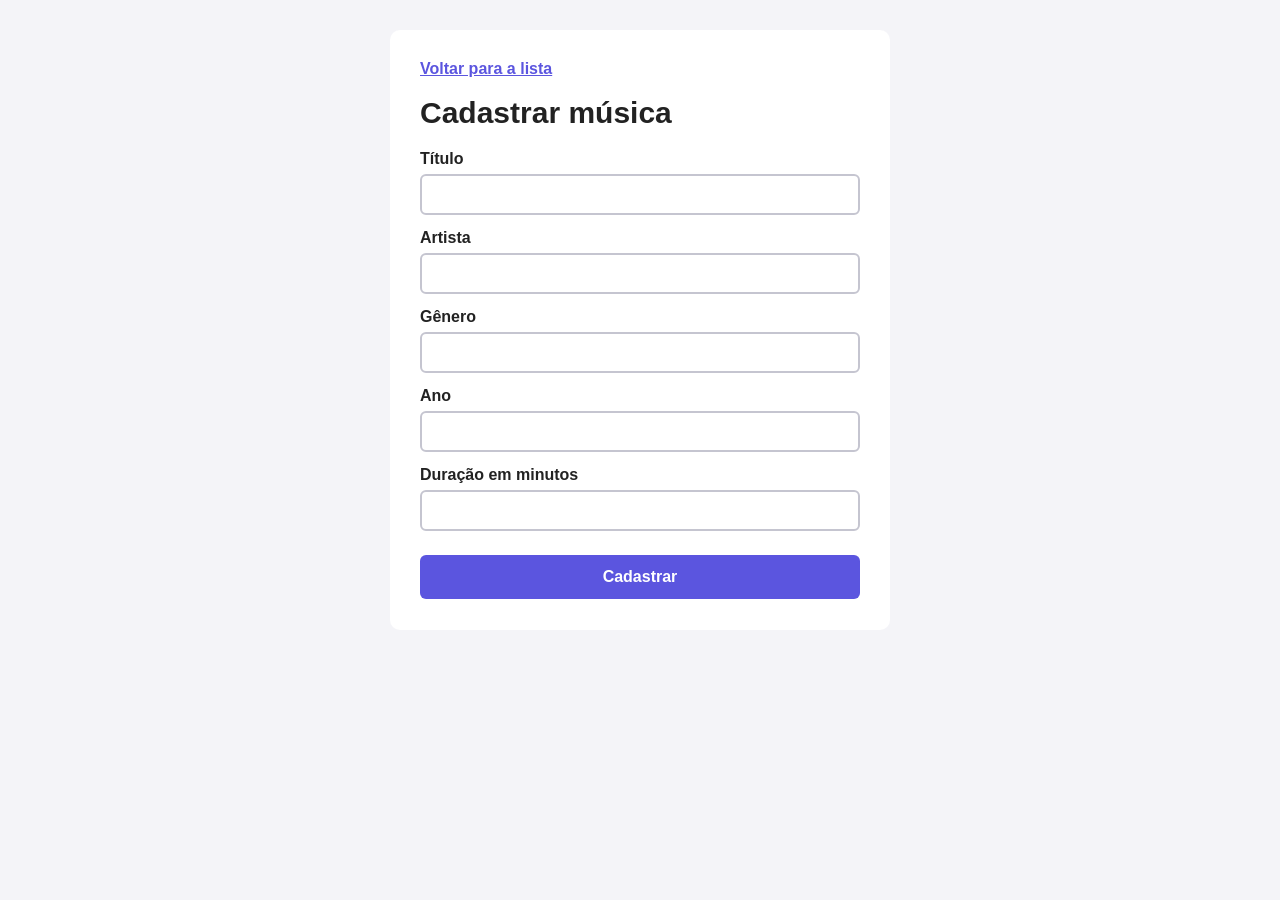
==== cadastrar.html @ 21a17348 "Initial commit" ====
<!DOCTYPE html>
<html lang="pt-BR">
<head>
    <meta charset="UTF-8">
    <meta name="viewport" content="width=device-width, initial-scale=1.0">
    <title>Cadastrar música</title>
    <link rel="stylesheet" href="cadastrar.css">
</head>
<body>

    <main>
        <a href="index.html">Voltar para a lista</a>

        <h1>Cadastrar música</h1>

        <div class="campo">
            <label for="titulo">Título</label>
            <input type="text" id="titulo">
        </div>

        <div class="campo">
            <label for="artista">Artista</label>
            <input type="text" id="artista">
        </div>

        <div class="campo">
            <label for="genero">Gênero</label>
            <input type="text" id="genero">
        </div>

        <div class="campo">
            <label for="ano">Ano</label>
            <input type="number" id="ano">
        </div>

        <div class="campo">
            <label for="duracao">Duração em minutos</label>
            <input type="number" id="duracao">
        </div>

        <button id="botaoCadastrar">Cadastrar</button>
    </main>

    <script src="cadastrar.js"></script>
</body>
</html>
---- cadastrar.css ----
* {
    margin: 0;
    padding: 0;
    box-sizing: border-box;
}

body {
    font-family: Arial, Helvetica, sans-serif;
    background-color: #f4f4f8;
    color: #222;
    padding: 30px;
}

main {
    background-color: white;
    max-width: 500px;
    min-height: 600px;
    margin: 0 auto;
    padding: 30px;
    border-radius: 10px;
}

main > a {
    color: #5b55df;
    font-weight: bold;
    text-decoration: underline;
}

h1 {
    font-size: 30px;
    margin-top: 18px;
    margin-bottom: 20px;
}

.campo {
    display: flex;
    flex-direction: column;
    margin-bottom: 14px;
}

label {
    font-size: 16px;
    font-weight: bold;
    margin-bottom: 6px;
}

input {
    width: 100%;
    padding: 10px;
    border: 2px solid #c5c5d0;
    border-radius: 6px;
    font-size: 15px;
    outline: none;
}

input:focus {
    border-color: #5b55df;
}

button {
    width: 100%;
    padding: 13px;
    margin-top: 10px;
    background-color: #5b55df;
    color: white;
    border: none;
    border-radius: 6px;
    font-size: 16px;
    font-weight: bold;
    cursor: pointer;
}

button:hover {
    background-color: #4540bd;
}

@media (max-width: 600px) {
    body {
        padding: 15px;
    }

    main {
        padding: 20px;
    }
}
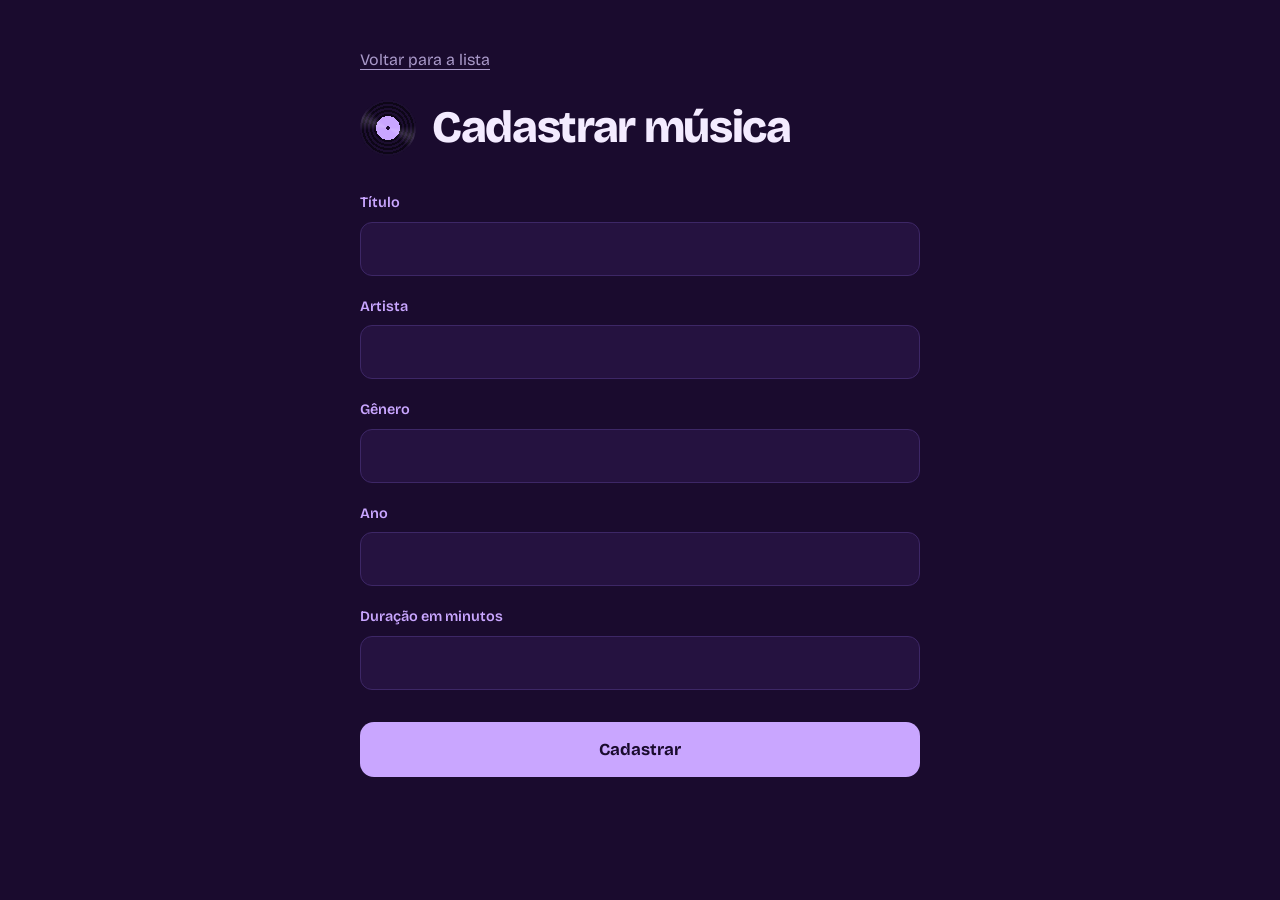
==== commit da526963: "Algumas alterações" ====
--- a/cadastrar.html
+++ b/cadastrar.html
@@ -3,14 +3,15 @@
 <head>
     <meta charset="UTF-8">
     <meta name="viewport" content="width=device-width, initial-scale=1.0">
-    <title>Cadastrar música</title>
+    <title>Cadastrar música - Minhas Músicas</title>
+    <link rel="preconnect" href="https://fonts.googleapis.com">
+    <link rel="preconnect" href="https://fonts.gstatic.com" crossorigin>
+    <link href="https://fonts.googleapis.com/css2?family=Bricolage+Grotesque:opsz,wght@12..96,400..800&display=swap" rel="stylesheet">
     <link rel="stylesheet" href="cadastrar.css">
 </head>
 <body>
-
     <main>
-        <a href="index.html">Voltar para a lista</a>
-
+        <a class="voltar" href="index.html">Voltar para a lista</a>
         <h1>Cadastrar música</h1>
 
         <div class="campo">
@@ -43,4 +44,4 @@
 
     <script src="cadastrar.js"></script>
 </body>
-</html>
+</html>
--- a/cadastrar.css
+++ b/cadastrar.css
@@ -1,85 +1,124 @@
+:root {
+    --fundo: #1a0b2e;
+    --superficie: #251240;
+    --borda: #3d2766;
+    --texto: #f3ebff;
+    --suave: #a999c9;
+    --destaque: #c9a6ff;
+}
+
 * {
-    margin: 0;
-    padding: 0;
     box-sizing: border-box;
 }
 
 body {
-    font-family: Arial, Helvetica, sans-serif;
-    background-color: #f4f4f8;
-    color: #222;
-    padding: 30px;
+    margin: 0;
+    padding: 48px 20px 64px;
+    background: var(--fundo);
+    color: var(--texto);
+    font-family: "Bricolage Grotesque", system-ui, sans-serif;
+    line-height: 1.5;
 }
 
 main {
-    background-color: white;
-    max-width: 500px;
-    min-height: 600px;
+    max-width: 560px;
     margin: 0 auto;
-    padding: 30px;
-    border-radius: 10px;
 }
 
-main > a {
-    color: #5b55df;
-    font-weight: bold;
-    text-decoration: underline;
+.voltar {
+    display: inline-block;
+    margin-bottom: 28px;
+    color: var(--suave);
+    text-underline-offset: 4px;
+}
+
+.voltar:hover {
+    color: var(--destaque);
 }
 
 h1 {
-    font-size: 30px;
-    margin-top: 18px;
-    margin-bottom: 20px;
+    display: flex;
+    align-items: center;
+    gap: 16px;
+    margin: 0 0 36px;
+    font-size: clamp(2rem, 7vw, 2.8rem);
+    font-weight: 800;
+    line-height: 1.05;
+    letter-spacing: -0.03em;
+}
+
+h1::before {
+    content: "";
+    flex: none;
+    width: 56px;
+    aspect-ratio: 1;
+    border-radius: 50%;
+    background:
+        conic-gradient(from 20deg, transparent 0 18%, rgba(255, 255, 255, 0.14) 25%, transparent 32% 68%, rgba(255, 255, 255, 0.14) 75%, transparent 82%),
+        radial-gradient(circle, var(--fundo) 0 4%, var(--destaque) 4% 30%, transparent 30%),
+        repeating-radial-gradient(circle, #0d0617 0 2px, #1c0e30 2px 4px);
+}
+
+@keyframes girar {
+    to { transform: rotate(360deg); }
 }
 
 .campo {
     display: flex;
     flex-direction: column;
-    margin-bottom: 14px;
+    gap: 8px;
+    margin-bottom: 20px;
 }
 
 label {
-    font-size: 16px;
-    font-weight: bold;
-    margin-bottom: 6px;
+    font-size: 0.9rem;
+    font-weight: 600;
+    color: var(--destaque);
 }
 
 input {
     width: 100%;
-    padding: 10px;
-    border: 2px solid #c5c5d0;
-    border-radius: 6px;
-    font-size: 15px;
-    outline: none;
+    padding: 14px 16px;
+    background: var(--superficie);
+    border: 1px solid var(--borda);
+    border-radius: 12px;
+    color: var(--texto);
+    font: inherit;
+    font-size: 1rem;
 }
 
 input:focus {
-    border-color: #5b55df;
+    outline: none;
+    border-color: var(--destaque);
+    box-shadow: 0 0 0 3px rgba(201, 166, 255, 0.25);
 }
 
-button {
+#botaoCadastrar {
     width: 100%;
-    padding: 13px;
-    margin-top: 10px;
-    background-color: #5b55df;
-    color: white;
+    margin-top: 12px;
+    padding: 15px;
     border: none;
-    border-radius: 6px;
-    font-size: 16px;
-    font-weight: bold;
+    border-radius: 14px;
+    background: var(--destaque);
+    color: var(--fundo);
+    font: inherit;
+    font-size: 1.05rem;
+    font-weight: 700;
     cursor: pointer;
 }
 
-button:hover {
-    background-color: #4540bd;
+#botaoCadastrar:hover {
+    background: #ddc6ff;
 }
 
-@media (max-width: 600px) {
-    body {
-        padding: 15px;
+a:focus-visible,
+#botaoCadastrar:focus-visible {
+    outline: 3px solid var(--texto);
+    outline-offset: 3px;
+}
+
+@media (prefers-reduced-motion: reduce) {
+    h1::before {
+        animation: none;
     }
-
-    main {
-        padding: 20px;
-    }
-}
+}
